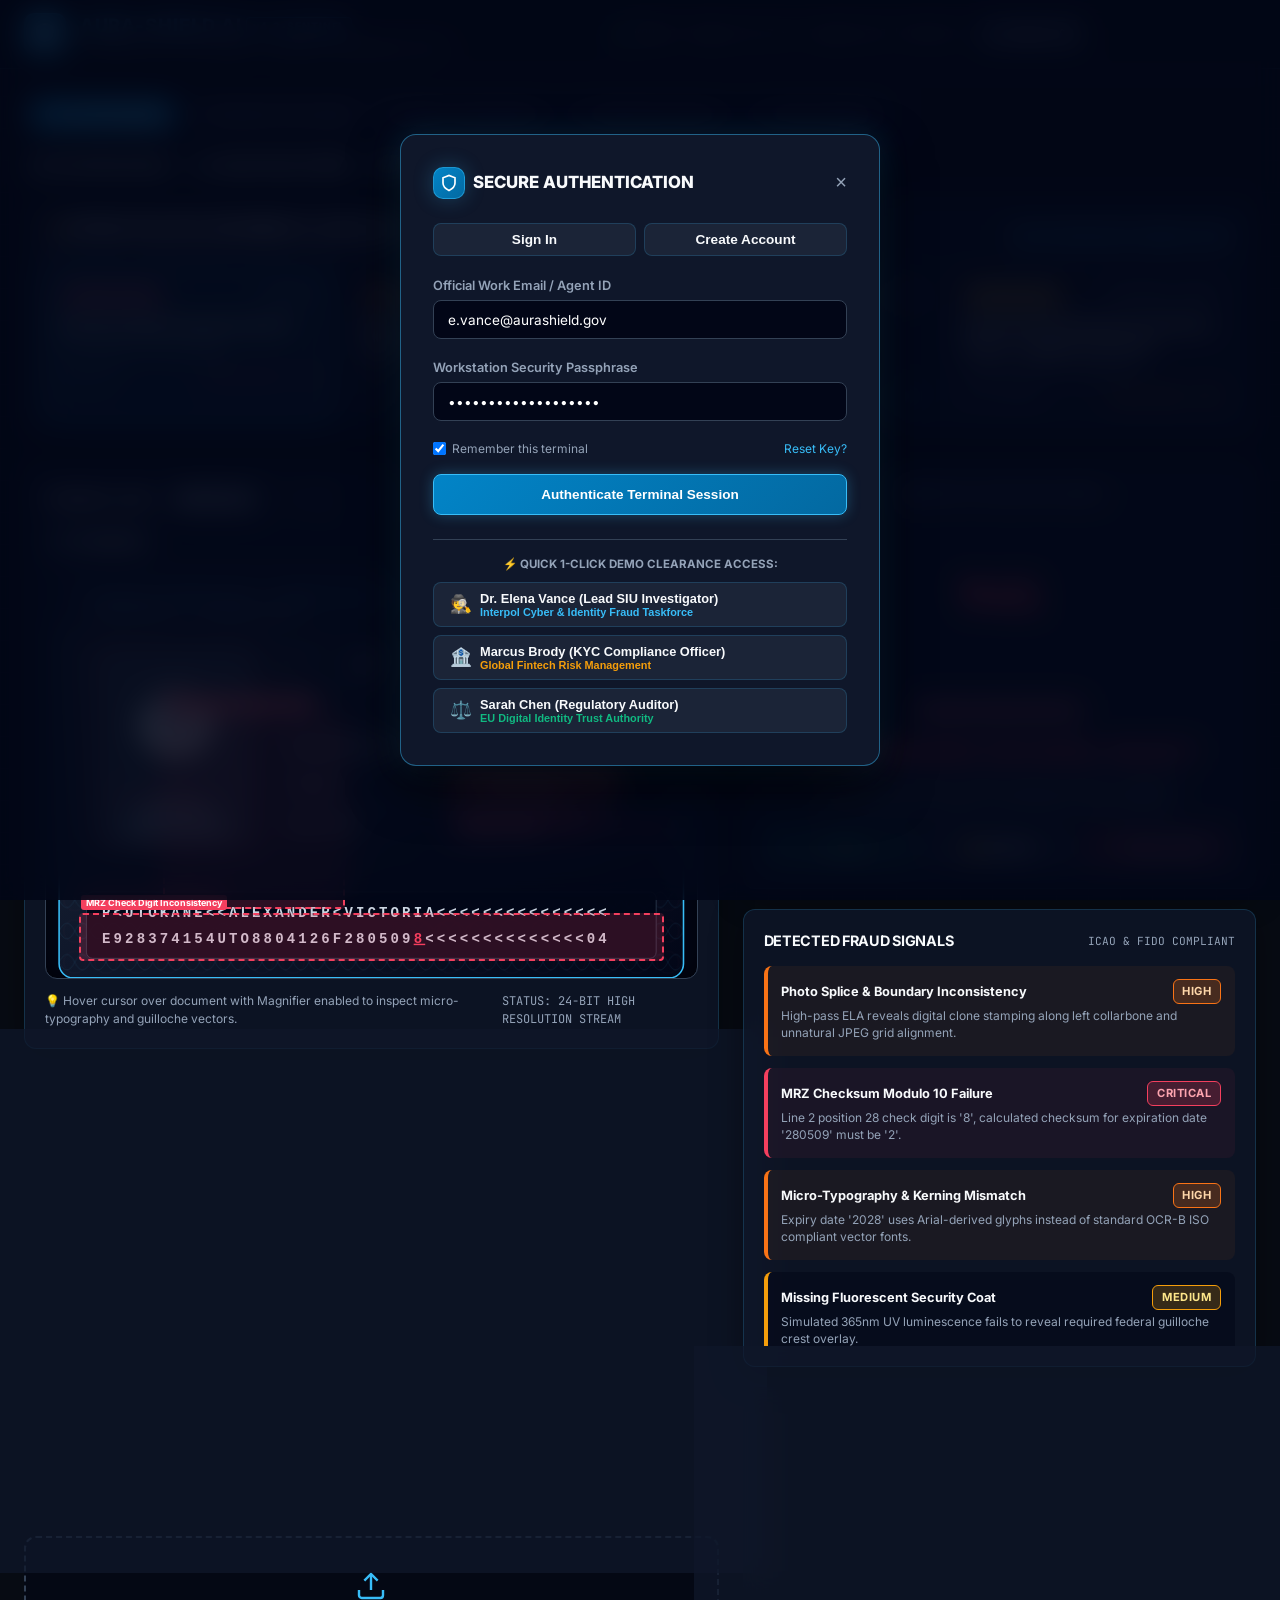
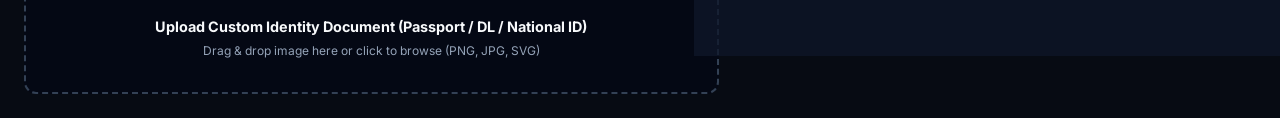
==== public/index.html @ b8c36f5d "Add files via upload" ====
<!DOCTYPE html>
<html lang="en">
<head>
  <meta charset="UTF-8">
  <meta name="viewport" content="width=device-width, initial-scale=1.0">
  <title>AURA-SHIELD AI | Fake Identity & Document Screening System</title>
  <link rel="stylesheet" href="styles.css">
  <link rel="preconnect" href="https://fonts.googleapis.com">
  <link rel="preconnect" href="https://fonts.gstatic.com" crossorigin>
  <link href="https://fonts.googleapis.com/css2?family=Inter:wght@400;500;600;700;800;900&family=JetBrains+Mono:wght@400;600;800&display=swap" rel="stylesheet">
</head>
<body>

  <!-- Top System Header -->
  <header class="app-header">
    <div class="brand-wrapper">
      <div class="brand-logo-glow">
        <svg width="24" height="24" viewBox="0 0 24 24" fill="none" stroke="#ffffff" stroke-width="2.2">
          <path d="M12 22s8-4 8-10V5l-8-3-8 3v7c0 6 8 10 8 10z"/>
          <circle cx="12" cy="11" r="3"/>
          <line x1="12" y1="14" x2="12" y2="17"/>
        </svg>
      </div>
      <div>
        <div class="brand-title">AURA-SHIELD AI <span style="font-size:0.65rem; color:#38bdf8; vertical-align:middle; border:1px solid #0284c7; padding:2px 6px; border-radius:4px;">v4.2-SENTINEL</span></div>
        <div class="brand-subtitle">AI Biometric & Document Forensic Screening Suite</div>
      </div>
    </div>

    <!-- Telemetry Status Bar -->
    <div class="system-telemetry">
      <div class="telemetry-item">
        <span class="pulse-dot"></span>
        <span class="mono">MODELS: ResNet-ID v3.8 | FaceNet-512 | MRZ-OCR</span>
      </div>
      <button id="toggleAudioBtn" class="btn btn-secondary btn-sm mono" style="font-size:0.75rem;">
        🔊 Sound: ON
      </button>
    </div>

    <!-- User Profile & Auth Trigger -->
    <div class="user-controls" id="userControlsContainer">
      <!-- Injected by app.js -->
    </div>
  </header>

  <!-- Main Container -->
  <main class="main-container">

    <!-- Navigation Bar -->
    <div style="display:flex; justify-content:space-between; align-items:center; margin-bottom:1.25rem; flex-wrap:wrap; gap:1rem;">
      <nav class="app-nav">
        <button class="nav-tab active" data-tab="screening">
          <svg width="15" height="15" viewBox="0 0 24 24" fill="none" stroke="currentColor" stroke-width="2"><circle cx="11" cy="11" r="8"/><line x1="21" y1="21" x2="16.65" y2="16.65"/></svg>
          Live Screening
        </button>
        <button class="nav-tab" data-tab="biometrics">
          <svg width="15" height="15" viewBox="0 0 24 24" fill="none" stroke="currentColor" stroke-width="2"><path d="M20 21v-2a4 4 0 0 0-4-4H8a4 4 0 0 0-4 4v2"/><circle cx="12" cy="7" r="4"/></svg>
          Biometric Face Studio
        </button>
        <button class="nav-tab" data-tab="forensic">
          <svg width="15" height="15" viewBox="0 0 24 24" fill="none" stroke="currentColor" stroke-width="2"><path d="M14 2H6a2 2 0 0 0-2 2v16a2 2 0 0 0 2 2h12a2 2 0 0 0 2-2V8z"/><polyline points="14 2 14 8 20 8"/><line x1="16" y1="13" x2="8" y2="13"/><line x1="16" y1="17" x2="8" y2="17"/><polyline points="10 9 9 9 8 9"/></svg>
          MRZ & Cryptography
        </button>
        <button class="nav-tab" data-tab="queue">
          <svg width="15" height="15" viewBox="0 0 24 24" fill="none" stroke="currentColor" stroke-width="2"><line x1="8" y1="6" x2="21" y2="6"/><line x1="8" y1="12" x2="21" y2="12"/><line x1="8" y1="18" x2="21" y2="18"/><line x1="3" y1="6" x2="3.01" y2="6"/><line x1="3" y1="12" x2="3.01" y2="12"/><line x1="3" y1="18" x2="3.01" y2="18"/></svg>
          Adjudication Queue
        </button>
        <button class="nav-tab" data-tab="analytics">
          <svg width="15" height="15" viewBox="0 0 24 24" fill="none" stroke="currentColor" stroke-width="2"><line x1="18" y1="20" x2="18" y2="10"/><line x1="12" y1="20" x2="12" y2="4"/><line x1="6" y1="20" x2="6" y2="14"/></svg>
          Threat Analytics
        </button>
      </nav>

      <div style="display:flex; gap:0.5rem;">
        <button id="openCameraBtn" class="btn btn-secondary btn-sm">
          <svg width="14" height="14" viewBox="0 0 24 24" fill="none" stroke="currentColor" stroke-width="2"><path d="M23 19a2 2 0 0 1-2 2H3a2 2 0 0 1-2-2V8a2 2 0 0 1 2-2h4l2-3h6l2 3h4a2 2 0 0 1 2 2z"/><circle cx="12" cy="13" r="4"/></svg>
          Live Probe Camera
        </button>
        <button id="exportJsonReportBtn" class="btn btn-secondary btn-sm">
          <svg width="14" height="14" viewBox="0 0 24 24" fill="none" stroke="currentColor" stroke-width="2"><path d="M21 15v4a2 2 0 0 1-2 2H5a2 2 0 0 1-2-2v-4"/><polyline points="7 10 12 15 17 10"/><line x1="12" y1="15" x2="12" y2="3"/></svg>
          Export Dossier (JSON)
        </button>
        <button id="printDossierBtn" class="btn btn-secondary btn-sm">
          <svg width="14" height="14" viewBox="0 0 24 24" fill="none" stroke="currentColor" stroke-width="2"><polyline points="6 9 6 2 18 2 18 9"/><path d="M6 18H4a2 2 0 0 1-2-2v-5a2 2 0 0 1 2-2h16a2 2 0 0 1 2 2v5a2 2 0 0 1-2 2h-2"/><rect x="6" y="14" width="12" height="8"/></svg>
          Print Dossier
        </button>
      </div>
    </div>

    <!-- Preset Test Specimen Ribbon -->
    <section class="glass-panel specimen-ribbon">
      <div style="display:flex; justify-content:space-between; align-items:center;">
        <div>
          <h3 style="font-size:0.95rem; font-weight:800; color:var(--text-main);">
            ⚡ INTERACTIVE TEST SPECIMENS (1-CLICK LOAD)
          </h3>
          <p style="font-size:0.75rem; color:var(--text-muted);">
            Select any pre-configured specimen below to inspect real-time AI tamper detection, MRZ modulo validation, and synthetic artifacts.
          </p>
        </div>
        <span class="mono" style="font-size:0.72rem; color:var(--color-cyan); background:rgba(56,189,248,0.1); padding:4px 8px; border-radius:6px; border:1px solid rgba(56,189,248,0.3);">
          AUTO-SYNTHESIZED FORENSIC DATA
        </span>
      </div>
      <div class="specimen-cards-grid" id="specimenCardsContainer">
        <!-- Injected by app.js -->
      </div>
    </section>

    <!-- TAB 1: LIVE SCREENING & SCANNER (DEFAULT VIEW) -->
    <div id="view-screening" class="tab-view-section">
      <div class="screening-grid">
        
        <!-- Left Column: Document Canvas & Interactive Filters -->
        <div>
          <div class="glass-panel viewer-stage">
            <div class="stage-toolbar">
              <div style="display:flex; align-items:center; gap:0.5rem;">
                <span style="font-weight:700; font-size:0.85rem; color:var(--text-main);">FORENSIC LENS:</span>
                <div class="stage-mode-selector">
                  <button class="stage-mode-btn active" data-filter="NORMAL">RGB Normal</button>
                  <button class="stage-mode-btn" data-filter="ELA" title="Error Level Analysis to highlight compression discrepancies">ELA Tamper</button>
                  <button class="stage-mode-btn" data-filter="UV" title="365nm Ultraviolet Fluorescent Security Simulation">UV Luminescence</button>
                  <button class="stage-mode-btn" data-filter="EDGE" title="High-Pass Frequency Edge Detector">Edge Density</button>
                  <button class="stage-mode-btn" data-filter="HEATMAP" title="Pixel Manipulation Probability Heatmap">Tamper Heatmap</button>
                </div>
              </div>

              <div style="display:flex; align-items:center; gap:0.5rem;">
                <button id="toggleZoomBtn" class="btn btn-secondary btn-sm" title="Toggle Magnifier Loupe">
                  🔍 3x Magnifier
                </button>
              </div>
            </div>

            <!-- Canvas Stage Box -->
            <div class="doc-canvas-box" id="docCanvasStage">
              <div class="scan-line" id="scannerLaserLine"></div>
              <div class="magnifier-lens" id="magnifierLens"></div>
              <!-- Document SVG or Upload Rendered Here -->
            </div>

            <div style="display:flex; justify-content:space-between; align-items:center; margin-top:0.85rem; font-size:0.75rem; color:var(--text-muted);">
              <span>💡 Hover cursor over document with Magnifier enabled to inspect micro-typography and guilloche vectors.</span>
              <span class="mono">STATUS: 24-BIT HIGH RESOLUTION STREAM</span>
            </div>
          </div>

          <!-- Real-Time AI 7-Stage Pipeline HUD -->
          <div class="glass-panel scan-pipeline-card">
            <div style="display:flex; justify-content:space-between; align-items:center;">
              <div>
                <h4 style="font-size:0.9rem; font-weight:700;">AI MULTI-STAGE SCREENING ENGINE</h4>
                <div style="font-size:0.75rem; color:var(--text-muted);">Executes neural document rectification, MRZ modulo, and biometric liveness</div>
              </div>
              <button id="runScanBtn" class="btn btn-primary">
                <svg width="15" height="15" viewBox="0 0 24 24" fill="none" stroke="currentColor" stroke-width="2.5"><polygon points="5 3 19 12 5 21 5 3"/></svg>
                EXECUTE AI SCREENING
              </button>
            </div>

            <div class="pipeline-steps">
              <div class="pipeline-step" id="pipeStep1">
                <span>Stage 1: Document Classification & Edge Rectification</span>
                <span class="mono" style="color:var(--text-muted);">READY</span>
              </div>
              <div class="pipeline-step" id="pipeStep2">
                <span>Stage 2: OCR Optical Character Extraction & MRZ Modulo Check</span>
                <span class="mono" style="color:var(--text-muted);">READY</span>
              </div>
              <div class="pipeline-step" id="pipeStep3">
                <span>Stage 3: Error Level Analysis (ELA) & Compression Splicing</span>
                <span class="mono" style="color:var(--text-muted);">READY</span>
              </div>
              <div class="pipeline-step" id="pipeStep4">
                <span>Stage 4: Microprint & Guilloche Waveform Consistency</span>
                <span class="mono" style="color:var(--text-muted);">READY</span>
              </div>
              <div class="pipeline-step" id="pipeStep5">
                <span>Stage 5: Biometric FaceNet-512 Vector Embedding</span>
                <span class="mono" style="color:var(--text-muted);">READY</span>
              </div>
              <div class="pipeline-step" id="pipeStep6">
                <span>Stage 6: 3D Depth & Presentation Attack (PAD) Liveness</span>
                <span class="mono" style="color:var(--text-muted);">READY</span>
              </div>
              <div class="pipeline-step" id="pipeStep7">
                <span>Stage 7: Global Sanctions & Fraud Risk Scoring Engine</span>
                <span class="mono" style="color:var(--text-muted);">READY</span>
              </div>
            </div>
          </div>

          <!-- Document Upload Dropzone -->
          <div style="margin-top:1.25rem;">
            <div class="dropzone" id="uploadDropzone">
              <input type="file" id="docFileInput" accept="image/*,.pdf" style="display:none;">
              <svg width="32" height="32" viewBox="0 0 24 24" fill="none" stroke="#38bdf8" stroke-width="1.8" style="margin-bottom:0.5rem;"><path d="M21 15v4a2 2 0 0 1-2 2H5a2 2 0 0 1-2-2v-4"/><polyline points="17 8 12 3 7 8"/><line x1="12" y1="3" x2="12" y2="15"/></svg>
              <div style="font-weight:700; font-size:0.9rem;">Upload Custom Identity Document (Passport / DL / National ID)</div>
              <div style="font-size:0.75rem; color:var(--text-muted); margin-top:0.25rem;">Drag & drop image here or click to browse (PNG, JPG, SVG)</div>
            </div>
          </div>
        </div>

        <!-- Right Column: Verdict, Risk Dial & Fraud Signals Dossier -->
        <div class="analysis-sidebar">
          
          <!-- Verdict Dial Card -->
          <div class="glass-panel verdict-box">
            <div style="font-size:0.72rem; color:var(--text-muted); text-transform:uppercase; letter-spacing:0.1em; font-weight:700;">
              COMPOSITE FRAUD RISK INDEX
            </div>
            <div class="risk-dial-wrapper">
              <div class="risk-score-big" id="riskScoreValue">--%</div>
            </div>
            <div>
              <span id="riskCategoryBadge" class="badge badge-critical">AWAITING EVALUATION</span>
            </div>
            <div class="verdict-title" id="recommendedActionText" style="margin-top:0.75rem;">
              RECOMMENDED DECISION: --
            </div>
            <p class="verdict-desc">
              AI forensic heuristics combine optical character validation, ELA compression analysis, and biometric vector distance.
            </p>

            <!-- Manual Adjudication Action Bar -->
            <div class="action-decision-bar">
              <button id="btnDecideApprove" class="btn btn-success">
                ✓ Pass
              </button>
              <button id="btnDecideReview" class="btn btn-secondary">
                ⚠️ Review
              </button>
              <button id="btnDecideReject" class="btn btn-danger">
                🚫 Reject (SIU)
              </button>
            </div>
          </div>

          <!-- Fraud Signals Dossier -->
          <div class="glass-panel" style="padding:1.25rem;">
            <div style="display:flex; justify-content:space-between; align-items:center;">
              <h4 style="font-size:0.9rem; font-weight:700;">DETECTED FRAUD SIGNALS</h4>
              <span class="mono" style="font-size:0.7rem; color:var(--text-muted);">ICAO & FIDO COMPLIANT</span>
            </div>
            <div class="fraud-signals-list" id="fraudSignalsList">
              <!-- Injected by app.js -->
            </div>
          </div>

          <!-- Quick Biometric Glance -->
          <div class="glass-panel" style="padding:1.25rem;">
            <h4 style="font-size:0.9rem; font-weight:700; margin-bottom:0.5rem;">BIOMETRIC RECONCILIATION SUMMARY</h4>
            <div style="display:grid; grid-template-columns:1fr 1fr; gap:0.5rem; text-align:center;">
              <div style="padding:0.65rem; background:rgba(2,6,23,0.5); border-radius:8px; border:1px solid #334155;">
                <div style="font-size:0.7rem; color:var(--text-muted);">Face Similarity</div>
                <div class="mono" id="bioSimilarityScore" style="font-size:1.25rem; font-weight:bold; color:var(--color-cyan);">--</div>
              </div>
              <div style="padding:0.65rem; background:rgba(2,6,23,0.5); border-radius:8px; border:1px solid #334155;">
                <div style="font-size:0.7rem; color:var(--text-muted);">Liveness Confidence</div>
                <div class="mono" id="bioLivenessScore" style="font-size:1.25rem; font-weight:bold; color:var(--color-emerald);">--</div>
              </div>
            </div>
            <div id="bioVerdictText" style="margin-top:0.75rem; font-size:0.8rem;"></div>
          </div>

        </div>

      </div>
    </div>

    <!-- TAB 2: BIOMETRIC FACE STUDIO -->
    <div id="view-biometrics" class="tab-view-section" style="display:none;">
      <div class="glass-panel" style="padding:1.5rem;">
        <h3 style="font-size:1.15rem; font-weight:800; margin-bottom:0.25rem;">
          BIOMETRIC FACIAL MATCH & LIVENESS VERIFICATION STUDIO
        </h3>
        <p style="font-size:0.8rem; color:var(--text-muted); margin-bottom:1.5rem;">
          Comparing extracted photo from identity credential against live capture probe using 512-dimensional FaceNet embeddings and 3D mesh liveness checks.
        </p>

        <div class="biometric-split-view">
          <div class="bio-card">
            <span class="badge badge-medium">SOURCE A: DOCUMENT EMBEDDED PHOTO</span>
            <div class="bio-preview-box" id="bioDocPhotoBox">
              <!-- Injected by app.js -->
            </div>
            <div style="font-size:0.75rem; color:var(--text-muted);">
              Extracted from VIZ (Visual Inspection Zone)
            </div>
          </div>

          <div class="bio-card">
            <span class="badge badge-pass">SOURCE B: LIVE SELFIE PROBE</span>
            <div class="bio-preview-box" id="bioProbePhotoBox">
              <!-- Injected by app.js -->
            </div>
            <div style="font-size:0.75rem; color:var(--text-muted);">
              Captured via HD Optical Sensor / Webcam
            </div>
          </div>
        </div>

        <!-- Biometric Telemetry Matrix -->
        <div style="display:grid; grid-template-columns: repeat(auto-fit, minmax(220px, 1fr)); gap:1rem; margin-top:1.5rem;">
          <div class="glass-panel" style="padding:1rem;">
            <div style="font-size:0.75rem; color:var(--text-muted);">Cosine Distance</div>
            <div class="mono" style="font-size:1.5rem; font-weight:800; color:var(--color-cyan); margin:0.25rem 0;">0.248</div>
            <div style="font-size:0.7rem; color:var(--text-dim);">Threshold: &lt; 0.42 required for positive verification</div>
          </div>
          <div class="glass-panel" style="padding:1rem;">
            <div style="font-size:0.75rem; color:var(--text-muted);">Deepfake / GAN Score</div>
            <div class="mono" id="bioDeepfakeScore" style="font-size:1.5rem; font-weight:800; color:var(--color-rose); margin:0.25rem 0;">--%</div>
            <div style="font-size:0.7rem; color:var(--text-dim);">Spectral Fourier frequency domain check</div>
          </div>
          <div class="glass-panel" style="padding:1rem;">
            <div style="font-size:0.75rem; color:var(--text-muted);">Pulse Photoplethysmography (rPPG)</div>
            <div class="mono" style="font-size:1.5rem; font-weight:800; color:var(--color-emerald); margin:0.25rem 0;">72 BPM</div>
            <div style="font-size:0.7rem; color:var(--text-dim);">Micro-vascular blood flow absorption detected</div>
          </div>
          <div class="glass-panel" style="padding:1rem;">
            <div style="font-size:0.75rem; color:var(--text-muted);">Gaze & Blink Micro-Dynamics</div>
            <div class="mono" style="font-size:1.5rem; font-weight:800; color:var(--color-emerald); margin:0.25rem 0;">99.4%</div>
            <div style="font-size:0.7rem; color:var(--text-dim);">Natural corneal reflection variance confirmed</div>
          </div>
        </div>
      </div>
    </div>

    <!-- TAB 3: MRZ & CRYPTOGRAPHY -->
    <div id="view-forensic" class="tab-view-section" style="display:none;">
      <div class="glass-panel mrz-card">
        <h3 style="font-size:1.15rem; font-weight:800; margin-bottom:0.25rem;">
          MACHINE READABLE ZONE (MRZ) & ICAO DOC 9303 PARSER
        </h3>
        <p style="font-size:0.8rem; color:var(--text-muted); margin-bottom:1rem;">
          The MRZ contains encoded holder data with interleaved modulo 10 weighting check digits (weights: 7, 3, 1, 7, 3, 1...). Tampered characters break the cryptographic checksum.
        </p>

        <div id="mrzLinesContainer">
          <!-- Injected by app.js -->
        </div>

        <div id="mrzValidationBreakdown">
          <!-- Injected by app.js -->
        </div>
      </div>
    </div>

    <!-- TAB 4: ADJUDICATION QUEUE & AUDIT -->
    <div id="view-queue" class="tab-view-section" style="display:none;">
      <div class="glass-panel" style="padding:1.5rem;">
        <div style="display:flex; justify-content:space-between; align-items:center;">
          <div>
            <h3 style="font-size:1.15rem; font-weight:800;">VERIFICATION ADJUDICATION QUEUE</h3>
            <p style="font-size:0.8rem; color:var(--text-muted);">Live stream of screened identities, automated verdicts, and audit logs.</p>
          </div>
          <button class="btn btn-secondary btn-sm" onclick="window.print()">
            Print Queue Summary
          </button>
        </div>

        <div class="data-table-container">
          <table class="data-table">
            <thead>
              <tr>
                <th>Audit ID</th>
                <th>Timestamp</th>
                <th>Subject & Document</th>
                <th>Type</th>
                <th>Risk Score</th>
                <th>Decision Status</th>
              </tr>
            </thead>
            <tbody id="queueTableBody">
              <!-- Injected by app.js -->
            </tbody>
          </table>
        </div>
      </div>
    </div>

    <!-- TAB 5: THREAT ANALYTICS -->
    <div id="view-analytics" class="tab-view-section" style="display:none;">
      <div class="glass-panel" style="padding:1.5rem;">
        <h3 style="font-size:1.15rem; font-weight:800; margin-bottom:1rem;">
          FRAUD THREAT INTELLIGENCE & METRICS
        </h3>

        <div style="display:grid; grid-template-columns: repeat(auto-fit, minmax(220px, 1fr)); gap:1rem; margin-bottom:1.5rem;">
          <div class="glass-panel" style="padding:1rem;">
            <div style="font-size:0.75rem; color:var(--text-muted);">Total Screened Today</div>
            <div class="mono" style="font-size:2rem; font-weight:800; color:#ffffff;">1,482</div>
            <div style="font-size:0.75rem; color:var(--color-emerald);">↑ 14% vs yesterday</div>
          </div>
          <div class="glass-panel" style="padding:1rem;">
            <div style="font-size:0.75rem; color:var(--text-muted);">Detected Fake ID Rate</div>
            <div class="mono" style="font-size:2rem; font-weight:800; color:var(--color-rose);">4.8%</div>
            <div style="font-size:0.75rem; color:var(--color-rose);">71 forged documents intercepted</div>
          </div>
          <div class="glass-panel" style="padding:1rem;">
            <div style="font-size:0.75rem; color:var(--text-muted);">Avg. Processing Latency</div>
            <div class="mono" style="font-size:2rem; font-weight:800; color:var(--color-cyan);">1.18s</div>
            <div style="font-size:0.75rem; color:var(--color-emerald);">Sub-second edge inference</div>
          </div>
          <div class="glass-panel" style="padding:1rem;">
            <div style="font-size:0.75rem; color:var(--text-muted);">False Positive Rate</div>
            <div class="mono" style="font-size:2rem; font-weight:800; color:var(--color-emerald);">0.29%</div>
            <div style="font-size:0.75rem; color:var(--color-emerald);">ISO/IEC 30107-3 compliant</div>
          </div>
        </div>

        <div class="glass-panel" style="padding:1.25rem;">
          <h4 style="font-size:0.95rem; font-weight:700; margin-bottom:0.75rem;">TOP IDENTIFIED FRAUD VECTORS</h4>
          <div style="display:flex; flex-direction:column; gap:0.75rem;">
            <div>
              <div style="display:flex; justify-content:space-between; font-size:0.8rem; margin-bottom:0.25rem;">
                <span>Digital Photo Splice & Portrait Swap</span>
                <span class="mono" style="font-weight:bold;">42%</span>
              </div>
              <div style="height:8px; background:#1e293b; border-radius:4px; overflow:hidden;">
                <div style="height:100%; width:42%; background:var(--color-rose);"></div>
              </div>
            </div>
            <div>
              <div style="display:flex; justify-content:space-between; font-size:0.8rem; margin-bottom:0.25rem;">
                <span>MRZ Modulo Checksum Inconsistency</span>
                <span class="mono" style="font-weight:bold;">28%</span>
              </div>
              <div style="height:8px; background:#1e293b; border-radius:4px; overflow:hidden;">
                <div style="height:100%; width:28%; background:#f97316;"></div>
              </div>
            </div>
            <div>
              <div style="display:flex; justify-content:space-between; font-size:0.8rem; margin-bottom:0.25rem;">
                <span>Synthetic GAN / Deepfake Diffusion Faces</span>
                <span class="mono" style="font-weight:bold;">19%</span>
              </div>
              <div style="height:8px; background:#1e293b; border-radius:4px; overflow:hidden;">
                <div style="height:100%; width:19%; background:var(--color-purple);"></div>
              </div>
            </div>
            <div>
              <div style="display:flex; justify-content:space-between; font-size:0.8rem; margin-bottom:0.25rem;">
                <span>Expired Credentials & Altered Font Typo</span>
                <span class="mono" style="font-weight:bold;">11%</span>
              </div>
              <div style="height:8px; background:#1e293b; border-radius:4px; overflow:hidden;">
                <div style="height:100%; width:11%; background:var(--color-amber);"></div>
              </div>
            </div>
          </div>
        </div>
      </div>
    </div>

  </main>

  <!-- AUTHENTICATION MODAL (SIGN IN / SIGN UP) -->
  <div class="modal-overlay" id="authModal">
    <div class="auth-card">
      <div style="display:flex; justify-content:space-between; align-items:center; margin-bottom:1.5rem;">
        <div style="display:flex; align-items:center; gap:0.5rem;">
          <div class="brand-logo-glow" style="width:32px; height:32px;">
            <svg width="18" height="18" viewBox="0 0 24 24" fill="none" stroke="#ffffff" stroke-width="2.2"><path d="M12 22s8-4 8-10V5l-8-3-8 3v7c0 6 8 10 8 10z"/></svg>
          </div>
          <span style="font-weight:800; font-size:1.05rem;">SECURE AUTHENTICATION</span>
        </div>
        <button id="closeAuthModalBtn" style="background:transparent; border:none; color:var(--text-muted); cursor:pointer; font-size:1.25rem;">×</button>
      </div>

      <!-- Tab Buttons -->
      <div style="display:flex; gap:0.5rem; margin-bottom:1.25rem;">
        <button id="tabAuthSignin" class="btn btn-secondary active" style="flex:1;">Sign In</button>
        <button id="tabAuthSignup" class="btn btn-secondary" style="flex:1;">Create Account</button>
      </div>

      <!-- SIGN IN FORM -->
      <div id="authSigninSection">
        <form id="signinForm">
          <div class="form-group">
            <label class="form-label">Official Work Email / Agent ID</label>
            <input type="email" id="signinEmail" class="form-input" placeholder="officer@agency.gov" required value="e.vance@aurashield.gov">
          </div>
          <div class="form-group">
            <label class="form-label">Workstation Security Passphrase</label>
            <input type="password" id="signinPass" class="form-input" placeholder="••••••••••••" required value="SentinelSecure2026!">
          </div>
          <div style="display:flex; justify-content:space-between; align-items:center; font-size:0.75rem; margin-bottom:1rem; color:var(--text-muted);">
            <label style="display:flex; align-items:center; gap:0.4rem; cursor:pointer;">
              <input type="checkbox" checked> Remember this terminal
            </label>
            <a href="#" style="color:var(--color-cyan); text-decoration:none;" onclick="alert('Demo Mode: Use the 1-Click Demo Logins below!')">Reset Key?</a>
          </div>
          <button type="submit" class="btn btn-primary" style="width:100%; padding:0.75rem;">
            Authenticate Terminal Session
          </button>
        </form>

        <!-- 1-Click Demo Profiles -->
        <div style="margin-top:1.5rem; border-top:1px solid #334155; padding-top:1rem;">
          <div style="font-size:0.72rem; color:var(--text-muted); margin-bottom:0.6rem; text-align:center; font-weight:700;">
            ⚡ QUICK 1-CLICK DEMO CLEARANCE ACCESS:
          </div>
          <div style="display:flex; flex-direction:column; gap:0.5rem;">
            <button class="btn btn-secondary demo-login-btn" data-demo-role="analyst" style="justify-content:flex-start; text-align:left;">
              <span style="font-size:1.1rem;">🕵️</span>
              <div>
                <div style="font-weight:700; font-size:0.8rem;">Dr. Elena Vance (Lead SIU Investigator)</div>
                <div style="font-size:0.68rem; color:var(--color-cyan);">Interpol Cyber & Identity Fraud Taskforce</div>
              </div>
            </button>
            <button class="btn btn-secondary demo-login-btn" data-demo-role="compliance" style="justify-content:flex-start; text-align:left;">
              <span style="font-size:1.1rem;">🏦</span>
              <div>
                <div style="font-weight:700; font-size:0.8rem;">Marcus Brody (KYC Compliance Officer)</div>
                <div style="font-size:0.68rem; color:var(--color-amber);">Global Fintech Risk Management</div>
              </div>
            </button>
            <button class="btn btn-secondary demo-login-btn" data-demo-role="auditor" style="justify-content:flex-start; text-align:left;">
              <span style="font-size:1.1rem;">⚖️</span>
              <div>
                <div style="font-weight:700; font-size:0.8rem;">Sarah Chen (Regulatory Auditor)</div>
                <div style="font-size:0.68rem; color:var(--color-emerald);">EU Digital Identity Trust Authority</div>
              </div>
            </button>
          </div>
        </div>
      </div>

      <!-- SIGN UP FORM -->
      <div id="authSignupSection" style="display:none;">
        <form id="signupForm">
          <div class="form-group">
            <label class="form-label">Full Name & Rank</label>
            <input type="text" id="signupName" class="form-input" placeholder="e.g. Agent John Mercer" required>
          </div>
          <div class="form-group">
            <label class="form-label">Organization / Agency</label>
            <input type="text" id="signupOrg" class="form-input" placeholder="e.g. Federal Border Control / NeoBank Risk" required>
          </div>
          <div class="form-group">
            <label class="form-label">Work Email</label>
            <input type="email" id="signupEmail" class="form-input" placeholder="j.mercer@border.gov" required>
          </div>
          <div class="form-group">
            <label class="form-label">Assigned Role</label>
            <select id="signupRole" class="form-select">
              <option value="Senior Forensic Examiner">Senior Forensic Examiner</option>
              <option value="AML/KYC Compliance Specialist">AML/KYC Compliance Specialist</option>
              <option value="Border Security Officer">Border Security Officer</option>
              <option value="Fintech Fraud Analyst">Fintech Fraud Analyst</option>
            </select>
          </div>
          <div class="form-group">
            <label class="form-label">Passphrase</label>
            <input type="password" id="signupPass" class="form-input" placeholder="At least 8 chars with uppercase, number, symbol" required>
            <div class="strength-meter-bar">
              <div class="strength-meter-fill" id="passStrengthBar"></div>
            </div>
          </div>
          <div style="margin-bottom:1rem; font-size:0.75rem; color:var(--text-muted);">
            <label style="display:flex; align-items:flex-start; gap:0.4rem; cursor:pointer;">
              <input type="checkbox" required style="margin-top:2px;">
              <span>I acknowledge that all biometric scans are governed by GDPR / CCPA and ISO/IEC 19794 compliance standards.</span>
            </label>
          </div>
          <button type="submit" class="btn btn-primary" style="width:100%; padding:0.75rem;">
            Create Officer Credentials
          </button>
        </form>
      </div>

    </div>
  </div>

  <!-- LIVE WEBCAM CAPTURE MODAL -->
  <div class="modal-overlay" id="cameraModal">
    <div class="auth-card" style="max-width:540px;">
      <div style="display:flex; justify-content:space-between; align-items:center; margin-bottom:1rem;">
        <h4 style="font-weight:700;">LIVE PROBE WEBCAM SCANNER</h4>
        <button id="closeCamModalBtn" style="background:transparent; border:none; color:var(--text-muted); cursor:pointer; font-size:1.25rem;">×</button>
      </div>
      <div class="camera-box">
        <video id="webcamVideo" autoplay playsinline></video>
      </div>
      <div style="display:flex; gap:0.75rem;">
        <button id="captureSnapBtn" class="btn btn-primary" style="flex:1;">
          📸 Capture Probe Photo
        </button>
      </div>
    </div>
  </div>

  <!-- Toast Notification Container -->
  <div class="toast-container" id="toastContainer"></div>

  <!-- Script Loaders -->
  <script src="samples.js"></script>
  <script src="app.js"></script>
</body>
</html>
---- public/styles.css ----
/* ==========================================================================
   AURA-SHIELD AI: FORENSIC IDENTITY & DOCUMENT SCREENING SYSTEM
   High-Tech Cyber Security Dark Theme with Glassmorphism & Forensic HUD
   ========================================================================== */

:root {
  --bg-primary: #070b13;
  --bg-secondary: #0c1322;
  --bg-card: rgba(15, 23, 42, 0.75);
  --bg-card-hover: rgba(30, 41, 59, 0.85);
  --border-color: rgba(56, 189, 248, 0.18);
  --border-highlight: rgba(56, 189, 248, 0.45);
  
  --color-cyan: #38bdf8;
  --color-blue: #3b82f6;
  --color-emerald: #10b981;
  --color-emerald-glow: rgba(16, 185, 129, 0.35);
  --color-amber: #f59e0b;
  --color-amber-glow: rgba(245, 158, 11, 0.35);
  --color-rose: #f43f5e;
  --color-rose-glow: rgba(244, 63, 94, 0.35);
  --color-purple: #a855f7;

  --text-main: #f8fafc;
  --text-muted: #94a3b8;
  --text-dim: #64748b;

  --font-sans: 'Inter', -apple-system, BlinkMacSystemFont, "Segoe UI", Roboto, Helvetica, Arial, sans-serif;
  --font-mono: 'JetBrains Mono', 'Fira Code', 'Courier New', monospace;
  
  --glow-cyan: 0 0 20px rgba(56, 189, 248, 0.25);
  --glow-rose: 0 0 20px rgba(244, 63, 94, 0.35);
  --glow-emerald: 0 0 20px rgba(16, 185, 129, 0.3);
}

* {
  margin: 0;
  padding: 0;
  box-sizing: border-box;
}

body {
  font-family: var(--font-sans);
  background-color: var(--bg-primary);
  color: var(--text-main);
  min-height: 100vh;
  overflow-x: hidden;
  position: relative;
  line-height: 1.5;
}

/* Subtle background cyber grid */
body::before {
  content: "";
  position: fixed;
  inset: 0;
  background-image: 
    linear-gradient(to right, rgba(255, 255, 255, 0.02) 1px, transparent 1px),
    linear-gradient(to bottom, rgba(255, 255, 255, 0.02) 1px, transparent 1px);
  background-size: 32px 32px;
  pointer-events: none;
  z-index: 0;
}

/* Scrollbars */
::-webkit-scrollbar {
  width: 6px;
  height: 6px;
}
::-webkit-scrollbar-track {
  background: var(--bg-primary);
}
::-webkit-scrollbar-thumb {
  background: #334155;
  border-radius: 3px;
}
::-webkit-scrollbar-thumb:hover {
  background: var(--color-cyan);
}

/* Typography & General Utilities */
h1, h2, h3, h4, h5 {
  font-weight: 700;
  letter-spacing: -0.02em;
}

.mono {
  font-family: var(--font-mono);
}

/* Glassmorphism Containers */
.glass-panel {
  background: var(--bg-card);
  backdrop-filter: blur(12px);
  -webkit-backdrop-filter: blur(12px);
  border: 1px solid var(--border-color);
  border-radius: 12px;
  box-shadow: 0 8px 32px 0 rgba(0, 0, 0, 0.37);
  transition: all 0.2s ease;
}

.glass-panel:hover {
  border-color: var(--border-highlight);
}

/* App Header */
.app-header {
  position: sticky;
  top: 0;
  z-index: 50;
  background: rgba(7, 11, 19, 0.9);
  backdrop-filter: blur(16px);
  border-bottom: 1px solid var(--border-color);
  padding: 0.75rem 1.5rem;
  display: flex;
  align-items: center;
  justify-content: space-between;
}

.brand-wrapper {
  display: flex;
  align-items: center;
  gap: 0.85rem;
}

.brand-logo-glow {
  width: 42px;
  height: 42px;
  border-radius: 10px;
  background: linear-gradient(135deg, #0284c7 0%, #0369a1 100%);
  display: flex;
  align-items: center;
  justify-content: center;
  box-shadow: var(--glow-cyan);
  border: 1px solid rgba(56, 189, 248, 0.5);
}

.brand-title {
  font-size: 1.15rem;
  font-weight: 800;
  letter-spacing: 0.05em;
  background: linear-gradient(90deg, #38bdf8, #818cf8);
  -webkit-background-clip: text;
  -webkit-text-fill-color: transparent;
}

.brand-subtitle {
  font-size: 0.7rem;
  color: var(--text-muted);
  letter-spacing: 0.1em;
  text-transform: uppercase;
}

.system-telemetry {
  display: flex;
  align-items: center;
  gap: 1.25rem;
  font-size: 0.78rem;
  color: var(--text-muted);
}

.telemetry-item {
  display: flex;
  align-items: center;
  gap: 0.5rem;
}

.pulse-dot {
  width: 8px;
  height: 8px;
  border-radius: 50%;
  background: var(--color-emerald);
  box-shadow: 0 0 10px var(--color-emerald);
  animation: pulse 2s infinite ease-in-out;
}

@keyframes pulse {
  0% { transform: scale(0.9); opacity: 0.7; }
  50% { transform: scale(1.3); opacity: 1; }
  100% { transform: scale(0.9); opacity: 0.7; }
}

/* User Profile & Auth Controls in Header */
.user-controls {
  display: flex;
  align-items: center;
  gap: 1rem;
}

.user-badge {
  display: flex;
  align-items: center;
  gap: 0.65rem;
  padding: 0.35rem 0.75rem;
  border-radius: 9999px;
  background: rgba(15, 23, 42, 0.8);
  border: 1px solid var(--border-color);
  font-size: 0.8rem;
}

.user-avatar {
  width: 28px;
  height: 28px;
  border-radius: 50%;
  background: #2563eb;
  color: white;
  display: flex;
  align-items: center;
  justify-content: center;
  font-weight: bold;
  font-size: 0.75rem;
}

/* Buttons */
.btn {
  display: inline-flex;
  align-items: center;
  justify-content: center;
  gap: 0.5rem;
  padding: 0.5rem 1rem;
  border-radius: 8px;
  font-size: 0.85rem;
  font-weight: 600;
  cursor: pointer;
  transition: all 0.2s ease;
  border: none;
  outline: none;
}

.btn-primary {
  background: linear-gradient(135deg, #0284c7 0%, #0369a1 100%);
  color: #ffffff;
  border: 1px solid #38bdf8;
  box-shadow: 0 0 14px rgba(56, 189, 248, 0.3);
}

.btn-primary:hover {
  background: linear-gradient(135deg, #0369a1 0%, #0284c7 100%);
  box-shadow: 0 0 20px rgba(56, 189, 248, 0.5);
  transform: translateY(-1px);
}

.btn-secondary {
  background: rgba(30, 41, 59, 0.8);
  color: var(--text-main);
  border: 1px solid var(--border-color);
}

.btn-secondary:hover {
  background: rgba(51, 65, 85, 0.9);
  border-color: var(--color-cyan);
}

.btn-danger {
  background: rgba(244, 63, 94, 0.15);
  color: #fda4af;
  border: 1px solid var(--color-rose);
}

.btn-danger:hover {
  background: var(--color-rose);
  color: white;
  box-shadow: var(--glow-rose);
}

.btn-success {
  background: rgba(16, 185, 129, 0.15);
  color: #6ee7b7;
  border: 1px solid var(--color-emerald);
}

.btn-success:hover {
  background: var(--color-emerald);
  color: white;
  box-shadow: var(--glow-emerald);
}

.btn-sm {
  padding: 0.35rem 0.65rem;
  font-size: 0.75rem;
}

/* Nav Tabs */
.app-nav {
  display: flex;
  gap: 0.35rem;
  background: rgba(15, 23, 42, 0.6);
  padding: 0.35rem;
  border-radius: 10px;
  border: 1px solid rgba(51, 65, 85, 0.5);
}

.nav-tab {
  display: flex;
  align-items: center;
  gap: 0.45rem;
  padding: 0.45rem 0.85rem;
  border-radius: 7px;
  background: transparent;
  color: var(--text-muted);
  font-size: 0.82rem;
  font-weight: 600;
  border: none;
  cursor: pointer;
  transition: all 0.18s ease;
}

.nav-tab:hover {
  color: var(--text-main);
  background: rgba(255, 255, 255, 0.05);
}

.nav-tab.active {
  background: #0284c7;
  color: #ffffff;
  box-shadow: 0 0 12px rgba(2, 132, 199, 0.4);
}

/* Main Layout Grid */
.main-container {
  max-width: 1600px;
  margin: 1.5rem auto;
  padding: 0 1.5rem;
  position: relative;
  z-index: 1;
}

/* Preset ID Specimen Picker Ribbon */
.specimen-ribbon {
  margin-bottom: 1.5rem;
  padding: 1rem 1.25rem;
}

.specimen-cards-grid {
  display: grid;
  grid-template-columns: repeat(auto-fit, minmax(260px, 1fr));
  gap: 1rem;
  margin-top: 0.75rem;
}

.specimen-card {
  padding: 0.85rem;
  background: rgba(15, 23, 42, 0.5);
  border: 1px solid var(--border-color);
  border-radius: 10px;
  cursor: pointer;
  transition: all 0.2s cubic-bezier(0.4, 0, 0.2, 1);
  position: relative;
  overflow: hidden;
}

.specimen-card:hover {
  transform: translateY(-2px);
  border-color: var(--color-cyan);
  box-shadow: 0 4px 20px rgba(0, 0, 0, 0.4);
}

.specimen-card.active {
  border-color: var(--color-cyan);
  background: rgba(14, 165, 233, 0.12);
  box-shadow: var(--glow-cyan);
}

.specimen-header {
  display: flex;
  align-items: center;
  justify-content: space-between;
  margin-bottom: 0.4rem;
}

.specimen-title {
  font-size: 0.85rem;
  font-weight: 700;
  color: var(--text-main);
}

/* Risk Badges */
.badge {
  display: inline-flex;
  align-items: center;
  gap: 0.35rem;
  padding: 0.2rem 0.55rem;
  border-radius: 6px;
  font-size: 0.7rem;
  font-weight: 700;
  letter-spacing: 0.05em;
  text-transform: uppercase;
}

.badge-critical {
  background: rgba(244, 63, 94, 0.2);
  color: #fda4af;
  border: 1px solid var(--color-rose);
}

.badge-high {
  background: rgba(249, 115, 22, 0.2);
  color: #fed7aa;
  border: 1px solid #f97316;
}

.badge-medium {
  background: rgba(245, 158, 11, 0.2);
  color: #fde68a;
  border: 1px solid var(--color-amber);
}

.badge-low, .badge-pass {
  background: rgba(16, 185, 129, 0.2);
  color: #a7f3d0;
  border: 1px solid var(--color-emerald);
}

/* 2-Column Core Screening Layout */
.screening-grid {
  display: grid;
  grid-template-columns: 1.15fr 0.85fr;
  gap: 1.5rem;
}

@media (max-width: 1100px) {
  .screening-grid {
    grid-template-columns: 1fr;
  }
}

/* Document & Probe Stage Display */
.viewer-stage {
  padding: 1.25rem;
  position: relative;
}

.stage-toolbar {
  display: flex;
  align-items: center;
  justify-content: space-between;
  margin-bottom: 1rem;
  flex-wrap: wrap;
  gap: 0.75rem;
}

.stage-mode-selector {
  display: flex;
  gap: 0.35rem;
  background: rgba(2, 6, 23, 0.6);
  padding: 0.25rem;
  border-radius: 8px;
  border: 1px solid #334155;
}

.stage-mode-btn {
  padding: 0.3rem 0.65rem;
  border-radius: 6px;
  font-size: 0.75rem;
  color: var(--text-muted);
  background: transparent;
  border: none;
  cursor: pointer;
  transition: all 0.15s;
}

.stage-mode-btn.active {
  background: #334155;
  color: var(--text-main);
  font-weight: 600;
}

/* Interactive Document Canvas Container */
.doc-canvas-box {
  position: relative;
  width: 100%;
  aspect-ratio: 1.6 / 1;
  background: #020617;
  border-radius: 12px;
  overflow: hidden;
  border: 1px solid #334155;
  display: flex;
  align-items: center;
  justify-content: center;
  box-shadow: inset 0 0 30px rgba(0, 0, 0, 0.7);
}

.doc-svg-render {
  width: 100%;
  height: 100%;
  display: flex;
  align-items: center;
  justify-content: center;
  user-select: none;
}

/* Laser Scanning Line Animation */
.scan-line {
  position: absolute;
  left: 0;
  right: 0;
  height: 3px;
  background: linear-gradient(90deg, transparent 0%, #38bdf8 50%, transparent 100%);
  box-shadow: 0 0 15px #38bdf8, 0 0 30px #38bdf8;
  z-index: 10;
  pointer-events: none;
  animation: scanMove 2.5s infinite ease-in-out;
  display: none;
}

.scan-line.active {
  display: block;
}

@keyframes scanMove {
  0% { top: 2%; opacity: 0.3; }
  50% { top: 96%; opacity: 1; }
  100% { top: 2%; opacity: 0.3; }
}

/* Magnifier Loupe */
.magnifier-lens {
  position: absolute;
  width: 150px;
  height: 150px;
  border: 2px solid var(--color-cyan);
  border-radius: 50%;
  box-shadow: 0 0 20px rgba(56, 189, 248, 0.5), inset 0 0 20px rgba(0, 0, 0, 0.7);
  pointer-events: none;
  display: none;
  z-index: 25;
  background-repeat: no-repeat;
  background-color: #020617;
  transform: translate(-50%, -50%);
}

/* AI Pipeline Telemetry & Status HUD */
.scan-pipeline-card {
  padding: 1.25rem;
  margin-top: 1.25rem;
}

.pipeline-steps {
  display: flex;
  flex-direction: column;
  gap: 0.65rem;
  margin-top: 0.85rem;
}

.pipeline-step {
  display: flex;
  align-items: center;
  justify-content: space-between;
  padding: 0.55rem 0.85rem;
  background: rgba(2, 6, 23, 0.45);
  border: 1px solid rgba(51, 65, 85, 0.4);
  border-radius: 8px;
  font-size: 0.8rem;
  transition: all 0.2s ease;
}

.pipeline-step.success {
  border-color: rgba(16, 185, 129, 0.4);
  background: rgba(16, 185, 129, 0.05);
}

.pipeline-step.failed {
  border-color: rgba(244, 63, 94, 0.5);
  background: rgba(244, 63, 94, 0.1);
}

.pipeline-step.running {
  border-color: var(--color-cyan);
  background: rgba(56, 189, 248, 0.08);
  box-shadow: 0 0 10px rgba(56, 189, 248, 0.2);
}

/* Right Side: Decision & Fraud Signals Dossier */
.analysis-sidebar {
  display: flex;
  flex-direction: column;
  gap: 1.25rem;
}

.verdict-box {
  padding: 1.5rem;
  text-align: center;
  position: relative;
  overflow: hidden;
}

.risk-dial-wrapper {
  position: relative;
  width: 170px;
  height: 170px;
  margin: 0.5rem auto 1rem auto;
  display: flex;
  align-items: center;
  justify-content: center;
}

.risk-score-big {
  font-size: 2.8rem;
  font-weight: 900;
  font-family: var(--font-mono);
  line-height: 1;
}

.verdict-title {
  font-size: 1.35rem;
  font-weight: 800;
  letter-spacing: 0.04em;
  margin-bottom: 0.4rem;
}

.verdict-desc {
  font-size: 0.82rem;
  color: var(--text-muted);
  max-width: 380px;
  margin: 0 auto;
}

/* Fraud Signals List */
.fraud-signals-list {
  display: flex;
  flex-direction: column;
  gap: 0.75rem;
  margin-top: 0.85rem;
  max-height: 380px;
  overflow-y: auto;
}

.signal-item {
  padding: 0.85rem;
  border-radius: 8px;
  background: rgba(2, 6, 23, 0.5);
  border-left: 4px solid var(--color-cyan);
  font-size: 0.8rem;
}

.signal-item.severity-critical {
  border-left-color: var(--color-rose);
  background: rgba(244, 63, 94, 0.06);
}

.signal-item.severity-high {
  border-left-color: #f97316;
  background: rgba(249, 115, 22, 0.06);
}

.signal-item.severity-medium {
  border-left-color: var(--color-amber);
}

.signal-title {
  font-weight: 700;
  display: flex;
  align-items: center;
  justify-content: space-between;
  margin-bottom: 0.25rem;
}

.signal-desc {
  color: var(--text-muted);
  font-size: 0.75rem;
  line-height: 1.4;
}

/* Action Controls (Approve, Review, SIU Escalate) */
.action-decision-bar {
  display: grid;
  grid-template-columns: 1fr 1fr 1fr;
  gap: 0.65rem;
  margin-top: 1rem;
}

/* Biometric Comparison Module */
.biometric-split-view {
  display: grid;
  grid-template-columns: 1fr 1fr;
  gap: 1rem;
  margin-top: 1rem;
}

.bio-card {
  background: rgba(2, 6, 23, 0.6);
  border: 1px solid #334155;
  border-radius: 10px;
  padding: 0.85rem;
  text-align: center;
}

.bio-preview-box {
  width: 100%;
  aspect-ratio: 1 / 1.15;
  background: #020617;
  border-radius: 8px;
  overflow: hidden;
  margin: 0.5rem 0;
  display: flex;
  align-items: center;
  justify-content: center;
  border: 1px solid #1e293b;
}

/* MRZ Interactive Breakdown */
.mrz-card {
  padding: 1.25rem;
  margin-top: 1.25rem;
}

.mrz-stream {
  background: #020617;
  border: 1px solid #334155;
  border-radius: 8px;
  padding: 0.85rem;
  font-family: var(--font-mono);
  font-size: 1.05rem;
  letter-spacing: 0.25em;
  line-height: 1.8;
  overflow-x: auto;
  white-space: nowrap;
}

.mrz-char-valid {
  color: #34d399;
}

.mrz-char-error {
  color: #f43f5e;
  background: rgba(244, 63, 94, 0.2);
  border-bottom: 2px solid #f43f5e;
  font-weight: bold;
}

/* Data Tables (Queue & Audit) */
.data-table-container {
  overflow-x: auto;
  border-radius: 10px;
  border: 1px solid var(--border-color);
  margin-top: 1rem;
}

.data-table {
  width: 100%;
  border-collapse: collapse;
  text-align: left;
  font-size: 0.82rem;
}

.data-table th {
  background: rgba(15, 23, 42, 0.95);
  color: var(--text-muted);
  font-weight: 600;
  text-transform: uppercase;
  letter-spacing: 0.05em;
  padding: 0.75rem 1rem;
  border-bottom: 1px solid #334155;
}

.data-table td {
  padding: 0.75rem 1rem;
  border-bottom: 1px solid rgba(51, 65, 85, 0.3);
  color: var(--text-main);
}

.data-table tr:hover td {
  background: rgba(30, 41, 59, 0.4);
}

/* Modals & Overlays */
.modal-overlay {
  position: fixed;
  inset: 0;
  background: rgba(2, 6, 23, 0.85);
  backdrop-filter: blur(14px);
  -webkit-backdrop-filter: blur(14px);
  z-index: 100;
  display: flex;
  align-items: center;
  justify-content: center;
  padding: 1.5rem;
  opacity: 0;
  pointer-events: none;
  transition: opacity 0.25s ease;
}

.modal-overlay.active {
  opacity: 1;
  pointer-events: auto;
}

.auth-card {
  width: 100%;
  max-width: 480px;
  background: #0f172a;
  border: 1px solid var(--border-highlight);
  border-radius: 16px;
  padding: 2rem;
  box-shadow: 0 20px 50px rgba(0, 0, 0, 0.7), 0 0 30px rgba(56, 189, 248, 0.15);
  transform: translateY(20px);
  transition: transform 0.25s ease;
}

.modal-overlay.active .auth-card {
  transform: translateY(0);
}

/* Form Styles */
.form-group {
  margin-bottom: 1.15rem;
}

.form-label {
  display: block;
  font-size: 0.8rem;
  font-weight: 600;
  color: var(--text-muted);
  margin-bottom: 0.35rem;
}

.form-input, .form-select {
  width: 100%;
  padding: 0.65rem 0.85rem;
  border-radius: 8px;
  background: #020617;
  border: 1px solid #334155;
  color: #ffffff;
  font-size: 0.85rem;
  outline: none;
  transition: border-color 0.2s, box-shadow 0.2s;
  font-family: inherit;
}

.form-input:focus, .form-select:focus {
  border-color: var(--color-cyan);
  box-shadow: 0 0 10px rgba(56, 189, 248, 0.25);
}

/* Password Strength Meter */
.strength-meter-bar {
  height: 4px;
  background: #1e293b;
  border-radius: 2px;
  overflow: hidden;
  margin-top: 0.4rem;
}

.strength-meter-fill {
  height: 100%;
  width: 0%;
  transition: width 0.3s ease, background-color 0.3s ease;
}

/* Notification Toast */
.toast-container {
  position: fixed;
  bottom: 2rem;
  right: 2rem;
  z-index: 200;
  display: flex;
  flex-direction: column;
  gap: 0.75rem;
  pointer-events: none;
}

.toast {
  padding: 0.85rem 1.25rem;
  border-radius: 10px;
  background: #0f172a;
  border: 1px solid var(--border-color);
  box-shadow: 0 10px 30px rgba(0, 0, 0, 0.5);
  font-size: 0.85rem;
  display: flex;
  align-items: center;
  gap: 0.75rem;
  pointer-events: auto;
  animation: slideInRight 0.3s cubic-bezier(0.16, 1, 0.3, 1);
  max-width: 360px;
}

@keyframes slideInRight {
  from { transform: translateX(100%); opacity: 0; }
  to { transform: translateX(0); opacity: 1; }
}

.toast-success { border-color: var(--color-emerald); color: #a7f3d0; }
.toast-error { border-color: var(--color-rose); color: #fda4af; }
.toast-info { border-color: var(--color-cyan); color: #bae6fd; }

/* Upload Dropzone */
.dropzone {
  border: 2px dashed #334155;
  border-radius: 12px;
  padding: 2rem 1.5rem;
  text-align: center;
  cursor: pointer;
  transition: all 0.2s ease;
  background: rgba(2, 6, 23, 0.4);
}

.dropzone:hover, .dropzone.dragover {
  border-color: var(--color-cyan);
  background: rgba(56, 189, 248, 0.05);
}

/* WebCam Modal Video Box */
.camera-box {
  width: 100%;
  max-width: 500px;
  border-radius: 12px;
  overflow: hidden;
  background: #000;
  aspect-ratio: 4/3;
  margin: 0 auto 1rem auto;
  position: relative;
}

.camera-box video {
  width: 100%;
  height: 100%;
  object-fit: cover;
}

/* Print / Report Styling */
@media print {
  body {
    background: #fff;
    color: #000;
  }
  .app-header, .specimen-ribbon, .nav-tab, .btn, .stage-toolbar {
    display: none !important;
  }
  .glass-panel {
    border: 1px solid #ccc;
    background: #fff;
    color: #000;
    box-shadow: none;
  }
}
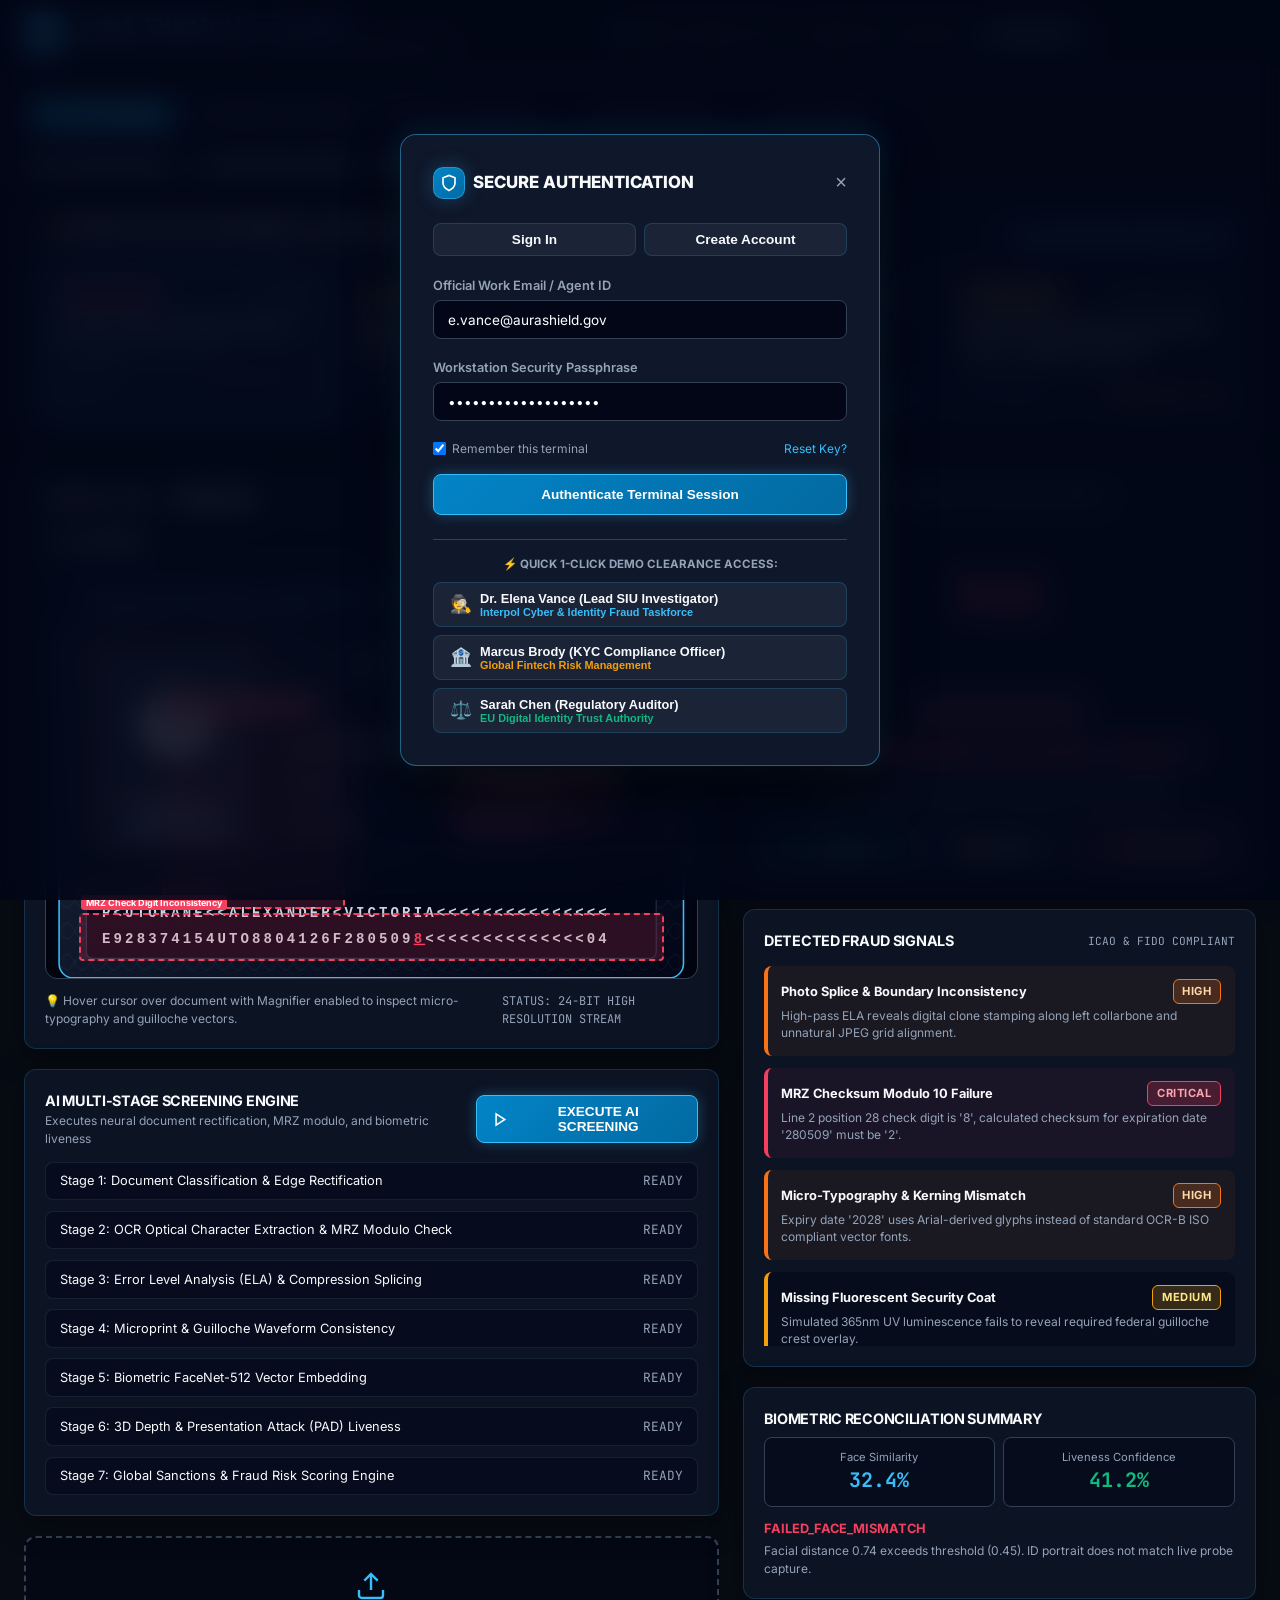
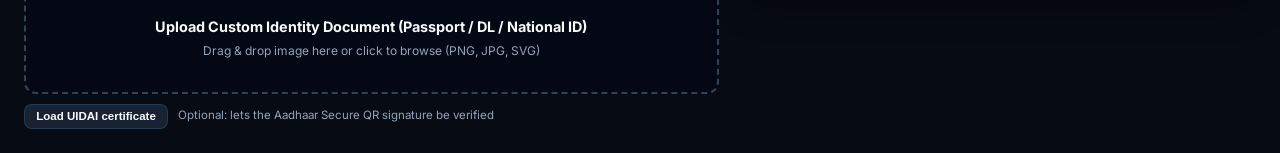
==== commit 03ba2fcc: "Add Aadhaar Secure QR decoding and UIDAI signature verification - New aadhaar_qr.js: decode Secure Q" ====
--- a/public/index.html
+++ b/public/index.html
@@ -200,6 +200,11 @@
               <div style="font-weight:700; font-size:0.9rem;">Upload Custom Identity Document (Passport / DL / National ID)</div>
               <div style="font-size:0.75rem; color:var(--text-muted); margin-top:0.25rem;">Drag & drop image here or click to browse (PNG, JPG, SVG)</div>
             </div>
+            <div style="margin-top:0.6rem; display:flex; align-items:center; gap:0.6rem; flex-wrap:wrap;">
+              <input type="file" id="uidaiCertInput" accept=".pem,.cer,.crt,.der" style="display:none;">
+              <button type="button" id="uidaiCertBtn" class="btn btn-secondary btn-sm" style="font-size:0.72rem; padding:0.35rem 0.7rem;">Load UIDAI certificate</button>
+              <span id="uidaiCertStatus" style="font-size:0.72rem; color:var(--text-muted);">Optional: lets the Aadhaar Secure QR signature be verified</span>
+            </div>
           </div>
         </div>
 
@@ -598,6 +603,7 @@
 
   <!-- Script Loaders -->
   <script src="samples.js"></script>
+  <script src="aadhaar_qr.js"></script>
   <script src="app.js"></script>
 </body>
 </html>
